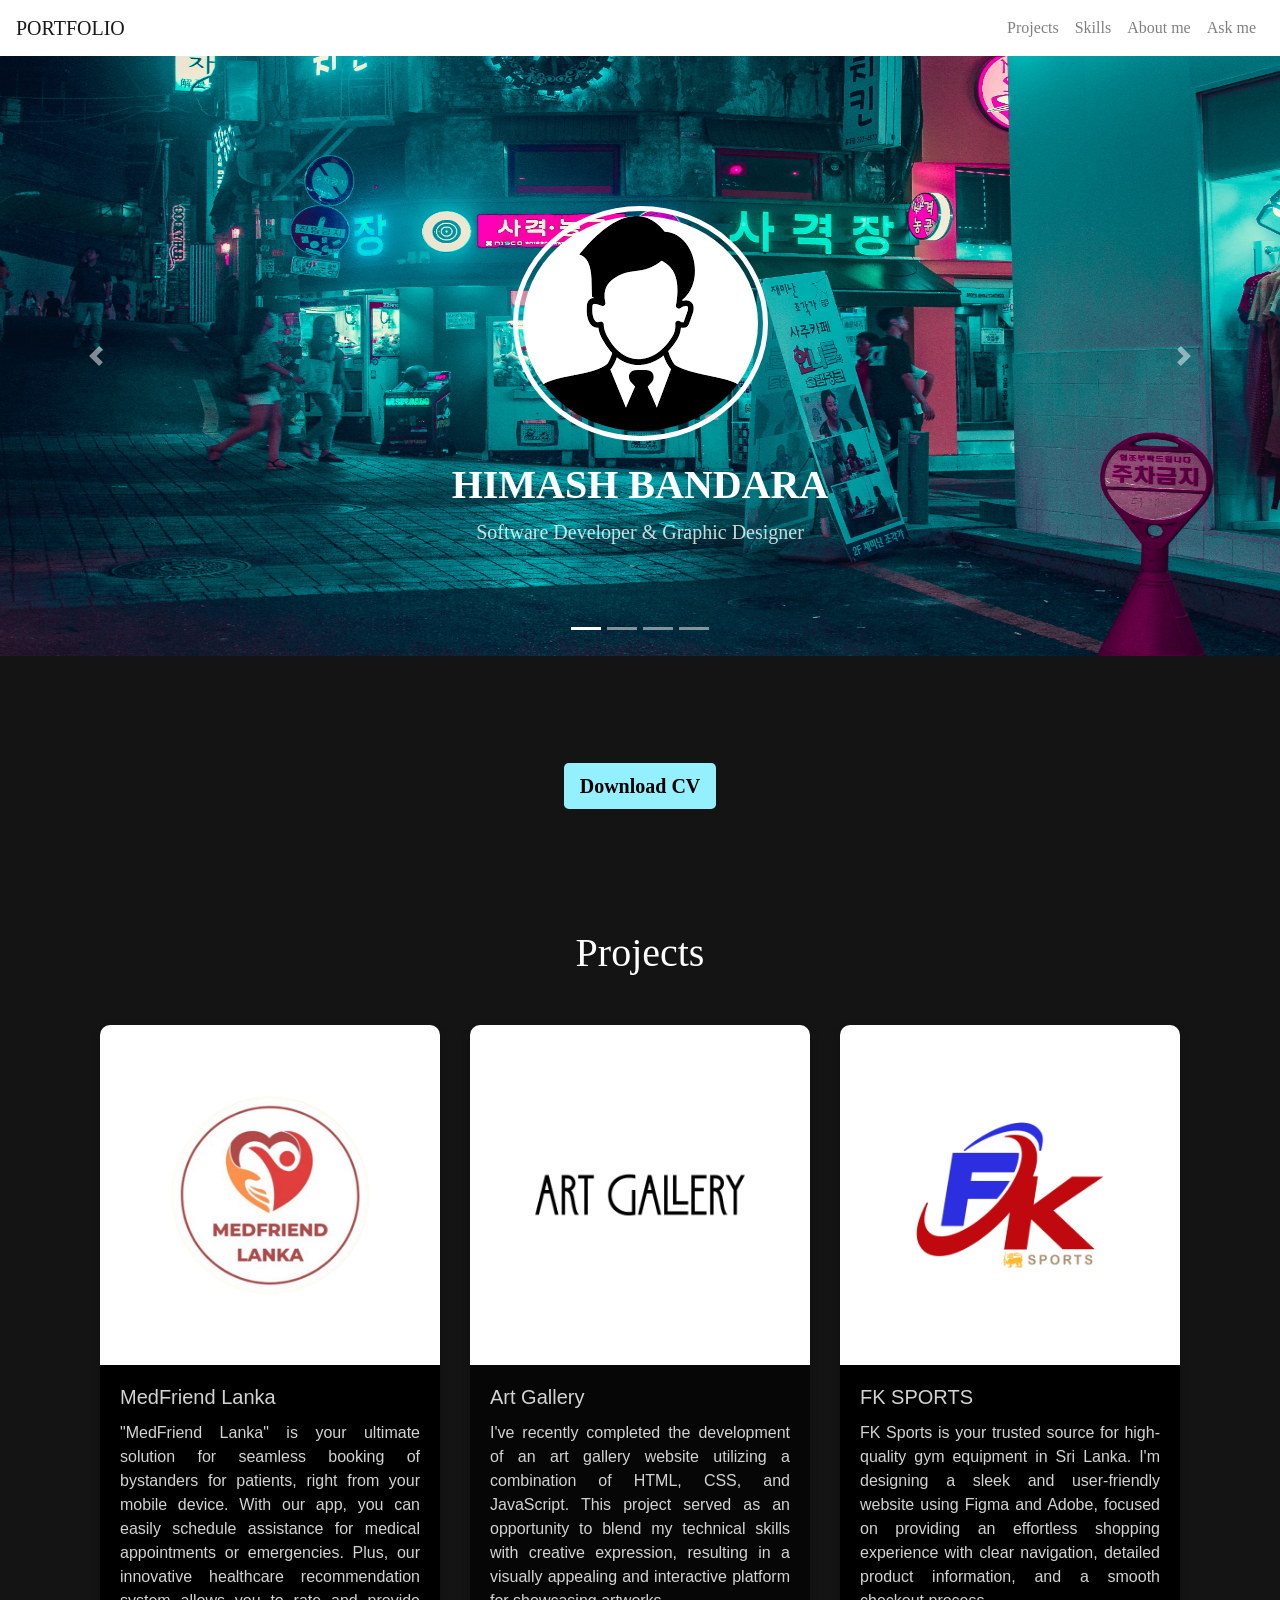
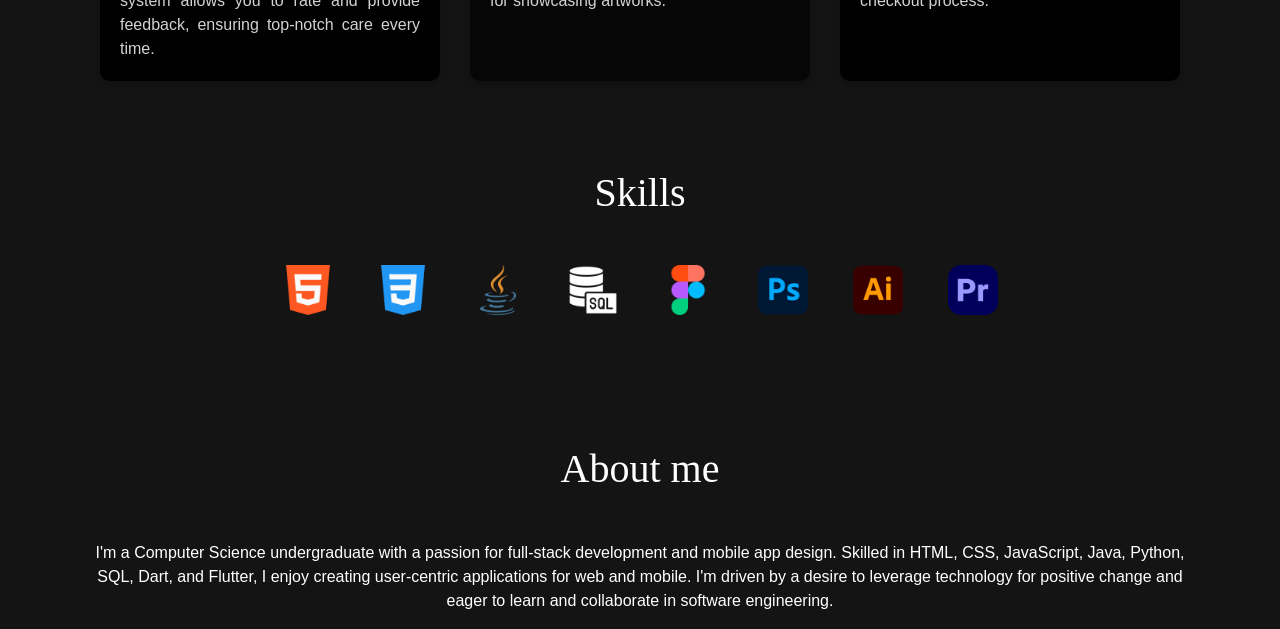
==== index.html @ df6b02b9 "projects updated" ====
<!doctype html>
<html lang="en">
  <head>
    <meta charset="UTF-8">
    <meta name="viewport"
    content="width=device-width, user-scalable=no, initial-scale=1.0, maximum-scale=1.0, minimum-scale=1.0">
    <meta http-equiv="X-UA-Compatible" content="ie=edge">
    <!-- Bootstrap CSS-->
    <link rel="stylesheet" href="css/bootstrap.css">
    <link rel="stylesheet" href="css/custom.css">
    
    <title>Document</title>
  </head>

  
  <body>

    <!-- Script CDN link-->
    <script src="https://code.jquery.com/jquery-3.3.1.slim.min.js" integrity="sha384-q8i/X+965DzO0rT7abK41JStQIAqVgRVzpbzo5smXKp4YfRvH+8abtTE1Pi6jizo" crossorigin="anonymous"></script>
    <script src="https://cdnjs.cloudflare.com/ajax/libs/popper.js/1.14.6/umd/popper.min.js" integrity="sha384-wHAiFfRlMFy6i5SRaxvfOCifBUQy1xHdJ/yoi7FRNXMRBu5WHdZYu1hA6ZOblgut" crossorigin="anonymous"></script>
    <script src="https://stackpath.bootstrapcdn.com/bootstrap/4.2.1/js/bootstrap.min.js" integrity="sha384-B0UglyR+jN6CkvvICOB2joaf5I4l3gm9GU6Hc1og6Ls7i6U/mkkaduKaBhlAXv9k" crossorigin="anonymous"></script>


    <!-- navigation -->
    <nav class="navbar navbar-expand-lg navbar-light navbar-custom" style="background-color: rgb(255, 255, 255);">
      <a class="navbar-brand" style="font-family: thelorin;" href="#">PORTFOLIO</a>
      <button class="navbar-toggler" type="button" data-toggle="collapse" data-target="#navbarNav" aria-controls="navbarNav" aria-expanded="false" aria-label="Toggle navigation">
      <span class="navbar-toggler-icon"></span>
      </button>
      <div class="collapse navbar-collapse" id="navbarNav">
        <ul class="navbar-nav ml-auto">
          <!-- <li class="nav-item active">
            <a class="nav-link " style="font-family: thelorin;" href="#">Home</a>
          </li> -->
          <li class="nav-item">
            <a class="nav-link" style="font-family: thelorin;" href="#projects">Projects</a>
          </li>
          <li class="nav-item">
            <a class="nav-link " style="font-family: thelorin;" href="#skills">Skills</a>
          </li>
          <li class="nav-item">
            <a class="nav-link" style="font-family: thelorin;" href="#aboutme">About me</a>
          </li>
          <li class="nav-item">
            <a class="nav-link " style="font-family: thelorin;" href="#askme">Ask me</a>
          </li>
        </ul>
      </div>
    </nav>

    <!-- Corousal -->
    <div id="carouselExampleIndicators" class="carousel slide" data-ride="carousel">
      <ol class="carousel-indicators">
          <li data-target="#carouselExampleIndicators" data-slide-to="0" class="active"></li>
          <li data-target="#carouselExampleIndicators" data-slide-to="1"></li>
          <li data-target="#carouselExampleIndicators" data-slide-to="2"></li>
          <li data-target="#carouselExampleIndicators" data-slide-to="3"></li>
      </ol>
      <div class="carousel-inner">
          <div class="carousel-item active">
              <img src="img/animewallpaper7.jpg" class="d-block w-100" alt="...">
          </div>
          <div class="carousel-item">
              <img src="img/animewallpaper8.jpg" class="d-block w-100" alt="...">
          </div>
          <div class="carousel-item">
              <img src="img/animewallpaper9.jpg" class="d-block w-100" alt="...">
          </div>
          <div class="carousel-item">
              <img src="img/animewallpaper6.jpg" class="d-block w-100" alt="...">
          </div>
      </div>
      <a class="carousel-control-prev" href="#carouselExampleIndicators" role="button" data-slide="prev">
          <span class="carousel-control-prev-icon" aria-hidden="true"></span>
          <span class="sr-only">Previous</span>
      </a>
      <a class="carousel-control-next" href="#carouselExampleIndicators" role="button" data-slide="next">
          <span class="carousel-control-next-icon" aria-hidden="true"></span>
          <span class="sr-only">Next</span>
      </a>
  </div>
  
    <!-- user image and details-->
    <div class="container" style="margin-bottom: 100px; margin-top: -250px;">
      <div class="row">
        <div class="col-12 w-10 w-md-10 w-lg-10">
          <img src="img/user.png" class="img rounded-circle mx-auto d-block img-fluid user-image" alt="" style="margin-top: -200px; margin-bottom: 20px;">
        </div>
      </div>
      
      <div class="row">
          <div class="col-12">
            <h1 class="text-center" style="font-family: thelorin; font-weight: 600; color: white;"> HIMASH BANDARA </h1>
            <p class="text-center lead" style="font-family: thelorin; color: rgba(255, 255, 255, 0.795);">Software Developer   &   Graphic Designer</p>
          </div>
          
      </div>
      

      
    </div>
    
    

    <!-- Add the download button here -->
    <div class="row">
      <div class="col-12 text-center downloadbutton">
          <a href="cv/Himash-Bandara.pdf" class="btn btn-primary btn-lg" download="Himash-Bandara.pdf" style="margin-top: 100px; font-family: thelorin; font-weight: 600; ">Download CV</a>
      </div>
    </div>

    <!-- Projects -->
<div id="projects" class="container">
  <h1 class="text-center mb-5" style="margin-top: 120px; font-family: thelorin; color: white;">Projects</h1>
  <div class="card-group justify-content-center">
    <div class="col-12 col-sm-12 col-md-6 col-lg-4 mb-5">
      <div class="card medfriend-card h-100">
        <img src="img/medFriendLankaLogo-1.png" alt="" class="card-image-top">
        <div class="card-body d-flex flex-column">
          <h5 class="card-title">MedFriend Lanka</h5>
          <p class="card-text text-justify flex-grow-1">"MedFriend Lanka" is your ultimate solution
            for seamless booking of bystanders for
            patients, right from your mobile device. With
            our app, you can easily schedule assistance
            for medical appointments or emergencies.
            Plus, our innovative healthcare
            recommendation system allows you to rate
            and provide feedback, ensuring top-notch
            care every time.
          </p>
        </div>
      </div>
    </div>

    <div class="col-12 col-sm-12 col-md-6 col-lg-4 mb-5">
      <div class="card art-gallery-card h-100">
        <img src="img/Art Gallery.png" alt="" class="card-image-top">
        <div class="card-body d-flex flex-column">
          <h5 class="card-title">Art Gallery</h5>
          <p class="card-text text-justify flex-grow-1">I've recently completed the development of
            an art gallery website utilizing a combination
            of HTML, CSS, and JavaScript. This project
            served as an opportunity to blend my
            technical skills with creative expression,
            resulting in a visually appealing and
            interactive platform for showcasing
            artworks.
          </p>
        </div>
      </div>
    </div>

    <div class="col-12 col-sm-12 col-md-6 col-lg-4 mb-5">
      <div class="card another-card h-100">
        <img src="img/fksports.png" alt="" class="card-image-top">
        <div class="card-body d-flex flex-column">
          <h5 class="card-title">FK SPORTS</h5>
          <p class="card-text text-justify flex-grow-1">FK Sports is your trusted source for high-quality gym equipment in Sri Lanka. I'm designing a sleek and user-friendly website using Figma and Adobe, focused on providing an effortless shopping experience with clear navigation, detailed product information, and a smooth checkout process.</p>
        </div>
      </div>
    </div>
  </div>
</div>

    

    <!-- Skills -->
    <div id="skills"class="container" >
      <h1 class="text-center mb-5" style="margin-top: 40px; font-family: thelorin; color: white;">Skills</h1>
      <div class="row text-center justify-content-center">
        <div class="col-3 col-lg-1 ">
          <img src="skill-icons/html-5.png" alt="" style="width: 50px; height: 50px; margin-bottom: 50px;" class="skill-icon">
        </div>
        <div class="col-3 col-lg-1">
          <img src="skill-icons/css-3 (1).png" alt="" style="width: 50px; height: 50px;" class="skill-icon">
        </div>
        <div class="col-3 col-lg-1">
          <img src="skill-icons/java (1).png" alt="" style="width: 50px; height: 50px;" class="skill-icon">
        </div>
        <div class="col-3 col-lg-1">
          <img src="skill-icons/sql-white.png" alt="" style="width: 50px; height: 50px;" class="skill-icon">
        </div>
        <div class="col-3 col-lg-1">
          <img src="skill-icons/figma.png" alt="" style="width: 50px; height: 50px;" class="skill-icon">
        </div>
        <div class="col-3 col-lg-1">
          <img src="skill-icons/photoshop.png" alt="" style="width: 50px; height: 50px;" class="skill-icon">
        </div>
        <div class="col-3 col-lg-1">
          <img src="skill-icons/illustrator.png" alt="" style="width: 50px; height: 50px;" class="skill-icon">
        </div>
        <div class="col-3 col-lg-1">
          <img src="skill-icons/premiere-pro.png" alt="" style="width: 50px; height: 50px;" class="skill-icon">
        </div>
      </div>
    </div>

    <!-- About me -->
    <div id="aboutme" class="container">
      <h1 class="text-center mb-5" style="margin-top: 80px; font-family: thelorin; color: white;">About me</h1>
      <div class="row ">
        <div class="col-12">
          <p class="text-center justify-content-center" style="color: white;">I'm a Computer Science undergraduate with a passion for full-stack development and mobile app design. Skilled in HTML, CSS, JavaScript, Java, Python, SQL, Dart, and Flutter, I enjoy creating user-centric applications for web and mobile. I'm driven by a desire to leverage technology for positive change and eager to learn and collaborate in software engineering.</p>
        </div>
      </div>
      
    </div>
    
    

    
  
  </body>
</html>
---- css/custom.css ----
/* profile image styling */
.user-image {
    border: 5px solid #ffffff; /* Adjust the border thickness and color as needed */
    padding: 5px; /* Optional: Adds space between the image and the border */
    transition: border-color 0.3s ease; /* Optional: Adds smooth transition effect */
  }

.user-image:hover {
    border-color: #94efff; /* Optional: Changes the border color on hover */
}


/* Card styling */
.medfriend-card, .art-gallery-card, .another-card {
    border-width: 0px;
    border-radius: 10px;
    color: rgb(211, 211, 211);
    box-shadow: 0 4px 8px 0 rgba(0, 0, 0, 0.2);
}


/* Specific background colors */
.medfriend-card {
    background-color: rgb(0, 0, 0);
}

.art-gallery-card {
    background-color: rgba(0, 0, 0, 0.699);
}

.another-card {
    background-color: rgb(0, 0, 0);
}


/* Ensuring images respect border radius */
.card img {
    border-radius: 10px 10px 0 0;
}


body {
    background-color: rgb(20, 20, 20) /* Replace with your desired color */
}

html {
    overflow-x: hidden; /* Prevents horizontal scrolling */
}

/* Ensure the carousel spans the full width of its container */
.carousel {
    width: 100%;
    margin: 0 auto; /* Center the carousel within its container */
    
}

/* Remove extra padding and margin around the images */
.carousel-item img {
    width: 100%;  /* Ensures the image covers the full width of the item */
    height: 600px; /* Adjusts the height based on the width */
}

.btn{
    border-width: 0px;
    background-color: #94efff; 
    color: black;
}

.btn:hover{
    background-color: black;
}
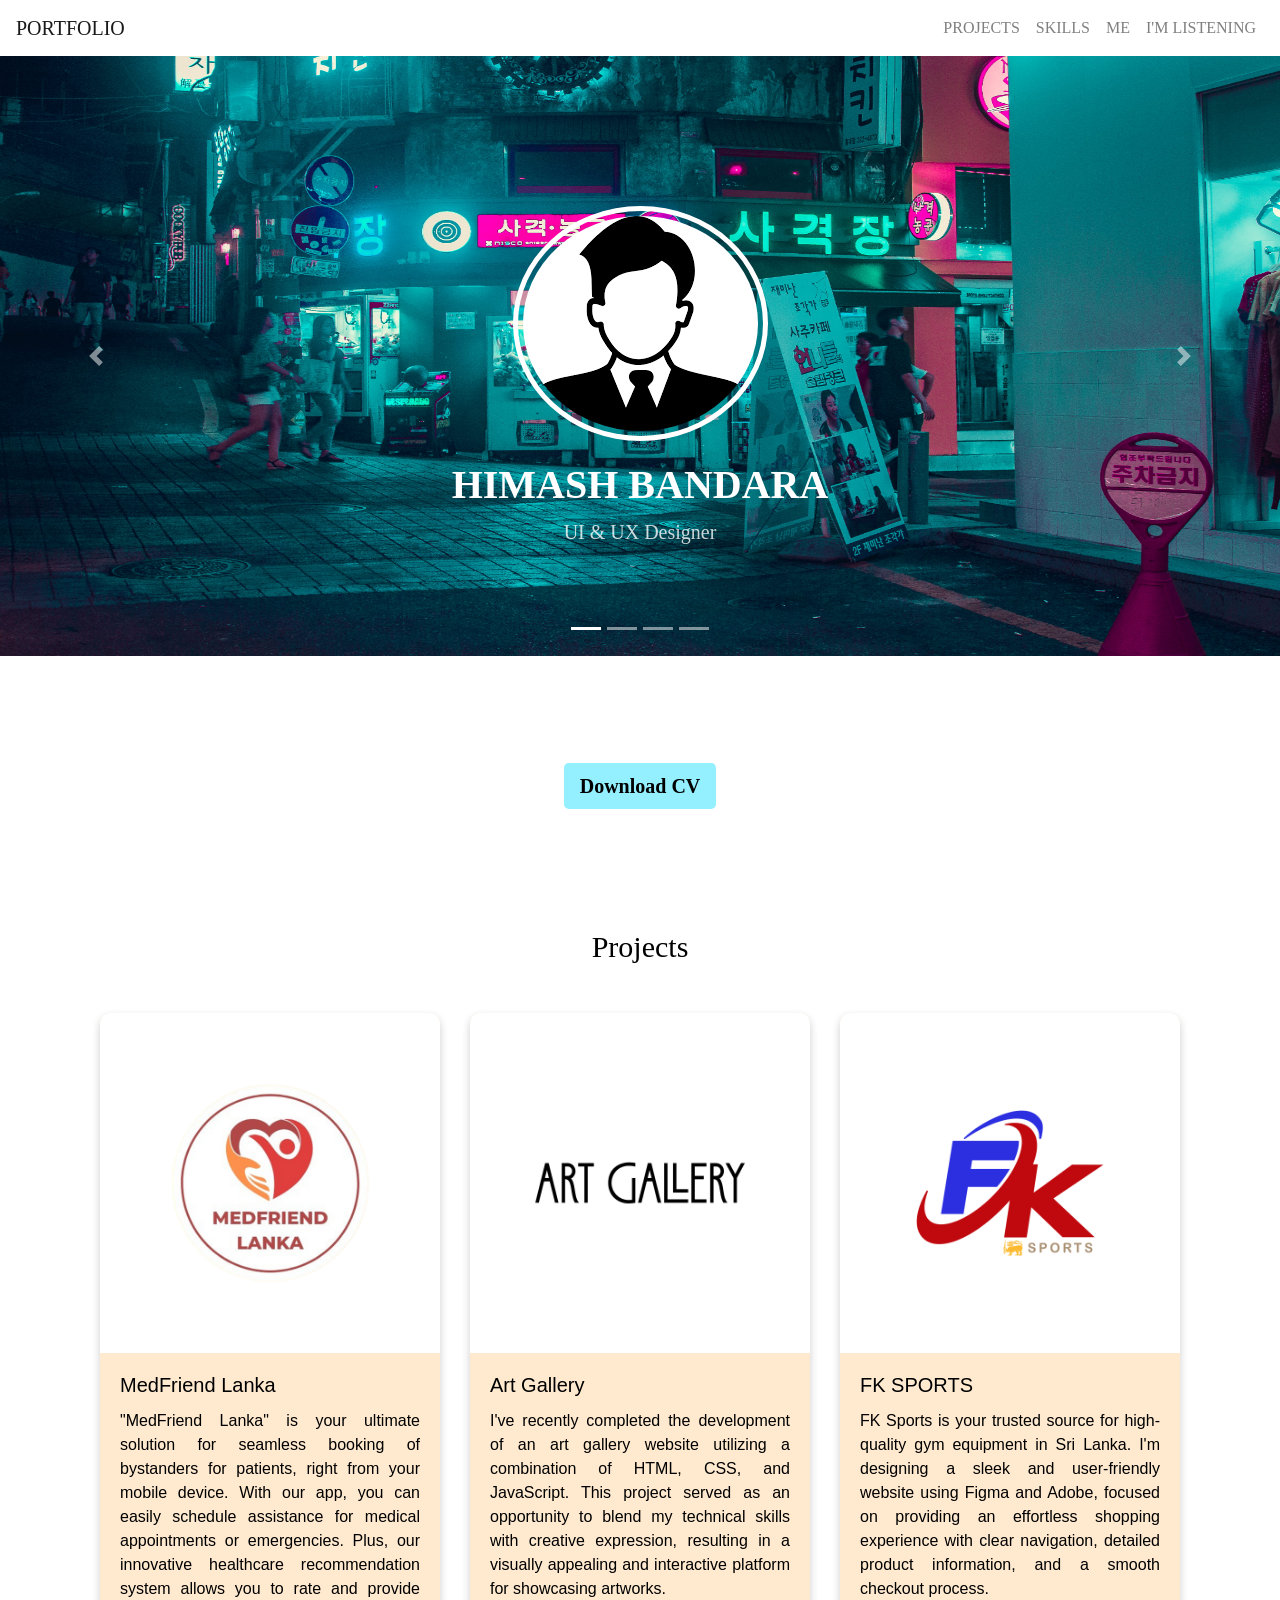
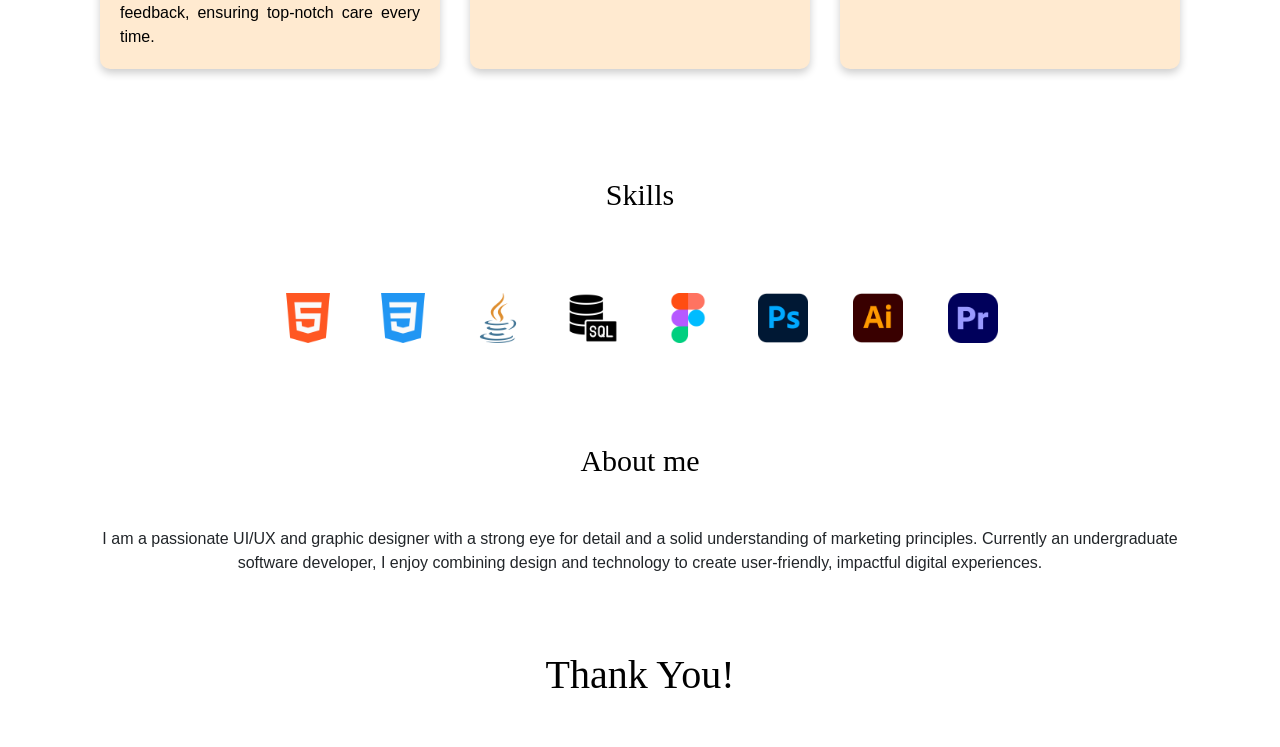
==== commit f487d61d: "colors changed" ====
--- a/index.html
+++ b/index.html
@@ -9,7 +9,7 @@
     <link rel="stylesheet" href="css/bootstrap.css">
     <link rel="stylesheet" href="css/custom.css">
     
-    <title>Document</title>
+    <title>Himash Bandara</title>
   </head>
 
   
@@ -23,7 +23,7 @@
 
     <!-- navigation -->
     <nav class="navbar navbar-expand-lg navbar-light navbar-custom" style="background-color: rgb(255, 255, 255);">
-      <a class="navbar-brand" style="font-family: thelorin;" href="#">PORTFOLIO</a>
+      <a class="navbar-brand" style="font-family: poppins;" href="#">PORTFOLIO</a>
       <button class="navbar-toggler" type="button" data-toggle="collapse" data-target="#navbarNav" aria-controls="navbarNav" aria-expanded="false" aria-label="Toggle navigation">
       <span class="navbar-toggler-icon"></span>
       </button>
@@ -33,16 +33,16 @@
             <a class="nav-link " style="font-family: thelorin;" href="#">Home</a>
           </li> -->
           <li class="nav-item">
-            <a class="nav-link" style="font-family: thelorin;" href="#projects">Projects</a>
-          </li>
-          <li class="nav-item">
-            <a class="nav-link " style="font-family: thelorin;" href="#skills">Skills</a>
-          </li>
-          <li class="nav-item">
-            <a class="nav-link" style="font-family: thelorin;" href="#aboutme">About me</a>
-          </li>
-          <li class="nav-item">
-            <a class="nav-link " style="font-family: thelorin;" href="#askme">Ask me</a>
+            <a class="nav-link" style="font-family: poppins;" href="#projects">PROJECTS</a>
+          </li>
+          <li class="nav-item">
+            <a class="nav-link " style="font-family: poppins;" href="#skills">SKILLS</a>
+          </li>
+          <li class="nav-item">
+            <a class="nav-link" style="font-family: poppins;" href="#aboutme">ME</a>
+          </li>
+          <li class="nav-item">
+            <a class="nav-link " style="font-family: poppins;" href="#askme">I'M LISTENING</a>
           </li>
         </ul>
       </div>
@@ -84,18 +84,20 @@
     <div class="container" style="margin-bottom: 100px; margin-top: -250px;">
       <div class="row">
         <div class="col-12 w-10 w-md-10 w-lg-10">
-          <img src="img/user.png" class="img rounded-circle mx-auto d-block img-fluid user-image" alt="" style="margin-top: -200px; margin-bottom: 20px;">
-        </div>
-      </div>
+          <img src="img/user.png" class="img rounded-circle mx-auto d-block img-fluid user-image " href="https://himashbandaragit.github.io/Hash.github.io/" alt="" style="margin-top: -200px; margin-bottom: 20px;">
+        </div>
+      </div>
+  
+
       
       <div class="row">
           <div class="col-12">
-            <h1 class="text-center" style="font-family: thelorin; font-weight: 600; color: white;"> HIMASH BANDARA </h1>
-            <p class="text-center lead" style="font-family: thelorin; color: rgba(255, 255, 255, 0.795);">Software Developer   &   Graphic Designer</p>
+            <h1 class="text-center" style="font-family: poppins; font-weight: 600; color: white;"> HIMASH BANDARA </h1>
+            <p class="text-center lead" style="font-family: poppins; color: rgba(255, 255, 255, 0.795);">UI & UX Designer</p>
           </div>
           
       </div>
-      
+  </div>
 
       
     </div>
@@ -105,13 +107,13 @@
     <!-- Add the download button here -->
     <div class="row">
       <div class="col-12 text-center downloadbutton">
-          <a href="cv/Himash-Bandara.pdf" class="btn btn-primary btn-lg" download="Himash-Bandara.pdf" style="margin-top: 100px; font-family: thelorin; font-weight: 600; ">Download CV</a>
+          <a href="cv/Himash Bandara - Resume.pdf" class="btn btn-primary btn-lg" download="Himash-Bandara.pdf" style="margin-top: 100px; font-family: thelorin; font-weight: 600; ">Download CV</a>
       </div>
     </div>
 
     <!-- Projects -->
 <div id="projects" class="container">
-  <h1 class="text-center mb-5" style="margin-top: 120px; font-family: thelorin; color: white;">Projects</h1>
+  <h1 class="text-center mb-5" style="margin-top: 120px; font-family: poppins; color: black; font-size: 30px;">Projects</h1>
   <div class="card-group justify-content-center">
     <div class="col-12 col-sm-12 col-md-6 col-lg-4 mb-5">
       <div class="card medfriend-card h-100">
@@ -159,6 +161,7 @@
         </div>
       </div>
     </div>
+
   </div>
 </div>
 
@@ -166,8 +169,8 @@
 
     <!-- Skills -->
     <div id="skills"class="container" >
-      <h1 class="text-center mb-5" style="margin-top: 40px; font-family: thelorin; color: white;">Skills</h1>
-      <div class="row text-center justify-content-center">
+      <h1 class="text-center mb-5" style="margin-top: 60px;  font-family: poppins; color: black; font-size: 30px;">Skills</h1>
+      <div class="row text-center justify-content-center" style="margin-top: 80px;">
         <div class="col-3 col-lg-1 ">
           <img src="skill-icons/html-5.png" alt="" style="width: 50px; height: 50px; margin-bottom: 50px;" class="skill-icon">
         </div>
@@ -178,7 +181,7 @@
           <img src="skill-icons/java (1).png" alt="" style="width: 50px; height: 50px;" class="skill-icon">
         </div>
         <div class="col-3 col-lg-1">
-          <img src="skill-icons/sql-white.png" alt="" style="width: 50px; height: 50px;" class="skill-icon">
+          <img src="skill-icons/sql-server.png" alt="" style="width: 50px; height: 50px;" class="skill-icon">
         </div>
         <div class="col-3 col-lg-1">
           <img src="skill-icons/figma.png" alt="" style="width: 50px; height: 50px;" class="skill-icon">
@@ -197,12 +200,20 @@
 
     <!-- About me -->
     <div id="aboutme" class="container">
-      <h1 class="text-center mb-5" style="margin-top: 80px; font-family: thelorin; color: white;">About me</h1>
+      <h1 class="text-center mb-5" style="margin-top: 50px; font-family: poppins; color: black; font-size: 30px;">About me</h1>
       <div class="row ">
         <div class="col-12">
-          <p class="text-center justify-content-center" style="color: white;">I'm a Computer Science undergraduate with a passion for full-stack development and mobile app design. Skilled in HTML, CSS, JavaScript, Java, Python, SQL, Dart, and Flutter, I enjoy creating user-centric applications for web and mobile. I'm driven by a desire to leverage technology for positive change and eager to learn and collaborate in software engineering.</p>
-        </div>
-      </div>
+          <p class="text-center justify-content-center"  font-family: poppins;style="color: black; font-family: poppins;">
+I am a passionate UI/UX and graphic designer with a strong eye for
+detail and a solid understanding of marketing principles. Currently an
+undergraduate software developer, I enjoy combining design and
+technology to create user-friendly, impactful digital experiences.
+
+          </p>
+        </div>
+      </div>
+
+      <h1 class="text-center mb-5" style="margin-top: 60px; font-family: poppins; color: black;">Thank You!</h1>
       
     </div>
     
--- a/css/custom.css
+++ b/css/custom.css
@@ -14,22 +14,23 @@
 .medfriend-card, .art-gallery-card, .another-card {
     border-width: 0px;
     border-radius: 10px;
-    color: rgb(211, 211, 211);
+    color: black;
     box-shadow: 0 4px 8px 0 rgba(0, 0, 0, 0.2);
 }
 
 
 /* Specific background colors */
 .medfriend-card {
-    background-color: rgb(0, 0, 0);
+    background-color: rgb(255, 234, 208);
+    
 }
 
 .art-gallery-card {
-    background-color: rgba(0, 0, 0, 0.699);
+    background-color: rgb(255, 234, 208);
 }
 
 .another-card {
-    background-color: rgb(0, 0, 0);
+    background-color: rgb(255, 234, 208);
 }
 
 
@@ -40,7 +41,7 @@
 
 
 body {
-    background-color: rgb(20, 20, 20) /* Replace with your desired color */
+    background-color: rgb(255, 255, 255); /* Replace with your desired color */
 }
 
 html {
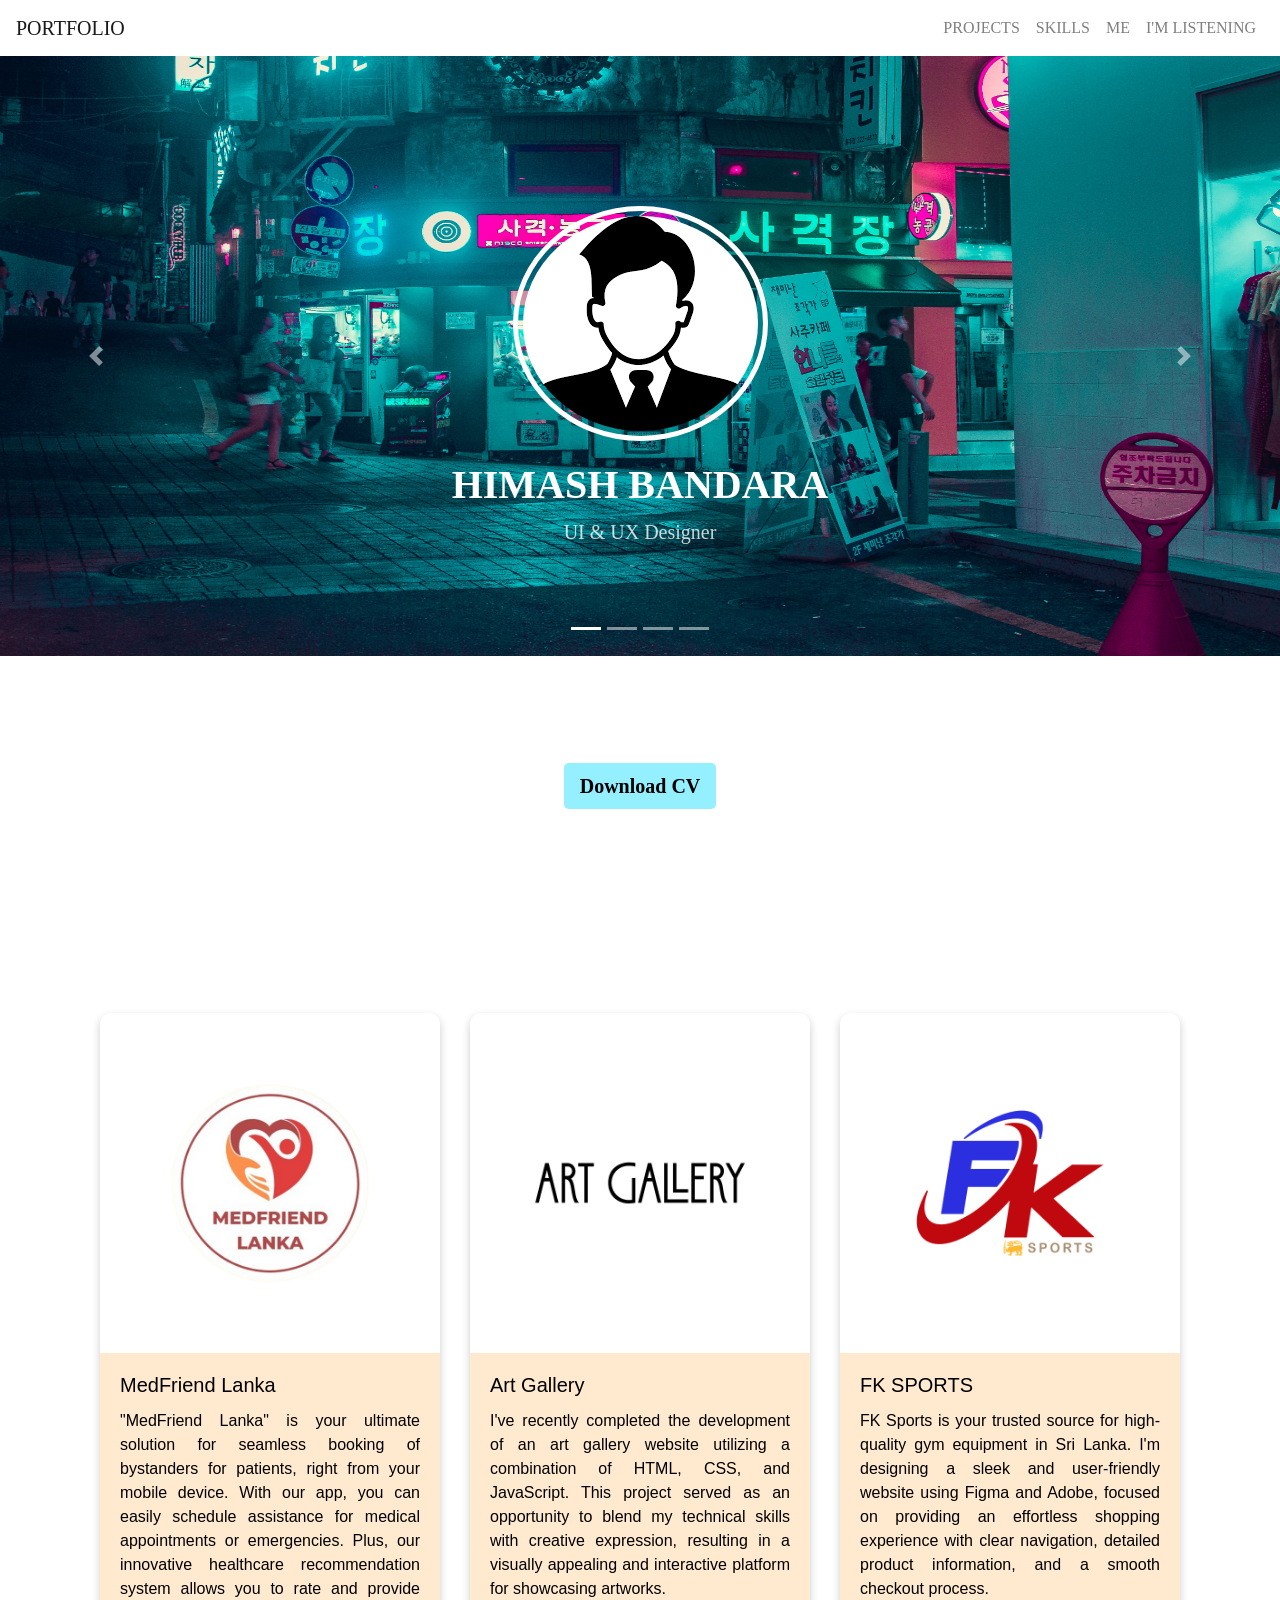
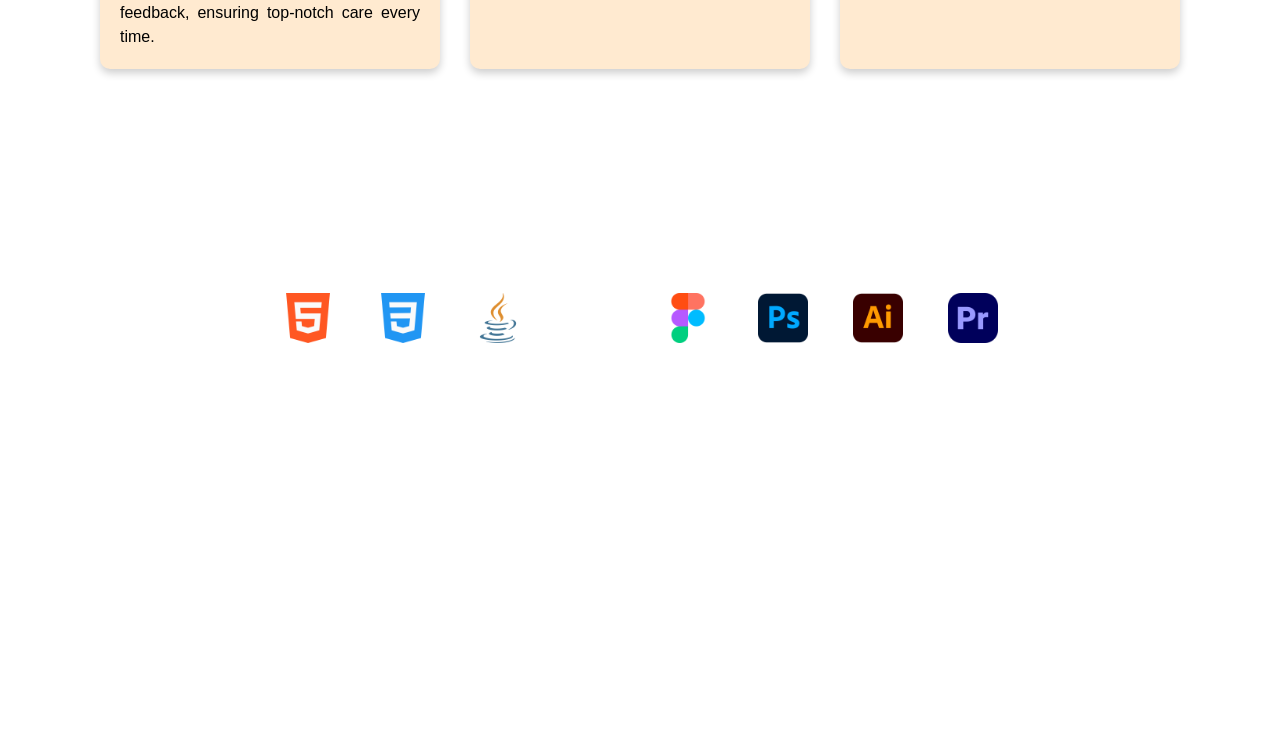
==== commit 5090fde9: "changed again" ====
--- a/index.html
+++ b/index.html
@@ -113,7 +113,7 @@
 
     <!-- Projects -->
 <div id="projects" class="container">
-  <h1 class="text-center mb-5" style="margin-top: 120px; font-family: poppins; color: black; font-size: 30px;">Projects</h1>
+  <h1 class="text-center mb-5" style="margin-top: 120px; font-family: poppins; color: white; font-size: 30px;">Projects</h1>
   <div class="card-group justify-content-center">
     <div class="col-12 col-sm-12 col-md-6 col-lg-4 mb-5">
       <div class="card medfriend-card h-100">
@@ -169,7 +169,7 @@
 
     <!-- Skills -->
     <div id="skills"class="container" >
-      <h1 class="text-center mb-5" style="margin-top: 60px;  font-family: poppins; color: black; font-size: 30px;">Skills</h1>
+      <h1 class="text-center mb-5" style="margin-top: 60px;  font-family: poppins; color: white; font-size: 30px;">Skills</h1>
       <div class="row text-center justify-content-center" style="margin-top: 80px;">
         <div class="col-3 col-lg-1 ">
           <img src="skill-icons/html-5.png" alt="" style="width: 50px; height: 50px; margin-bottom: 50px;" class="skill-icon">
@@ -181,7 +181,7 @@
           <img src="skill-icons/java (1).png" alt="" style="width: 50px; height: 50px;" class="skill-icon">
         </div>
         <div class="col-3 col-lg-1">
-          <img src="skill-icons/sql-server.png" alt="" style="width: 50px; height: 50px;" class="skill-icon">
+          <img src="skill-icons/sql-white.png" alt="" style="width: 50px; height: 50px;" class="skill-icon">
         </div>
         <div class="col-3 col-lg-1">
           <img src="skill-icons/figma.png" alt="" style="width: 50px; height: 50px;" class="skill-icon">
@@ -200,10 +200,10 @@
 
     <!-- About me -->
     <div id="aboutme" class="container">
-      <h1 class="text-center mb-5" style="margin-top: 50px; font-family: poppins; color: black; font-size: 30px;">About me</h1>
+      <h1 class="text-center mb-5" style="margin-top: 50px; font-family: poppins; color: white; font-size: 30px;">About me</h1>
       <div class="row ">
         <div class="col-12">
-          <p class="text-center justify-content-center"  font-family: poppins;style="color: black; font-family: poppins;">
+          <p class="text-center justify-content-center" style=" color: white; font-family: poppins;"   >
 I am a passionate UI/UX and graphic designer with a strong eye for
 detail and a solid understanding of marketing principles. Currently an
 undergraduate software developer, I enjoy combining design and
@@ -213,7 +213,7 @@
         </div>
       </div>
 
-      <h1 class="text-center mb-5" style="margin-top: 60px; font-family: poppins; color: black;">Thank You!</h1>
+      <h1 class="text-center mb-5" style="margin-top: 60px; font-family: poppins; color: white;">Thank You!</h1>
       
     </div>
     
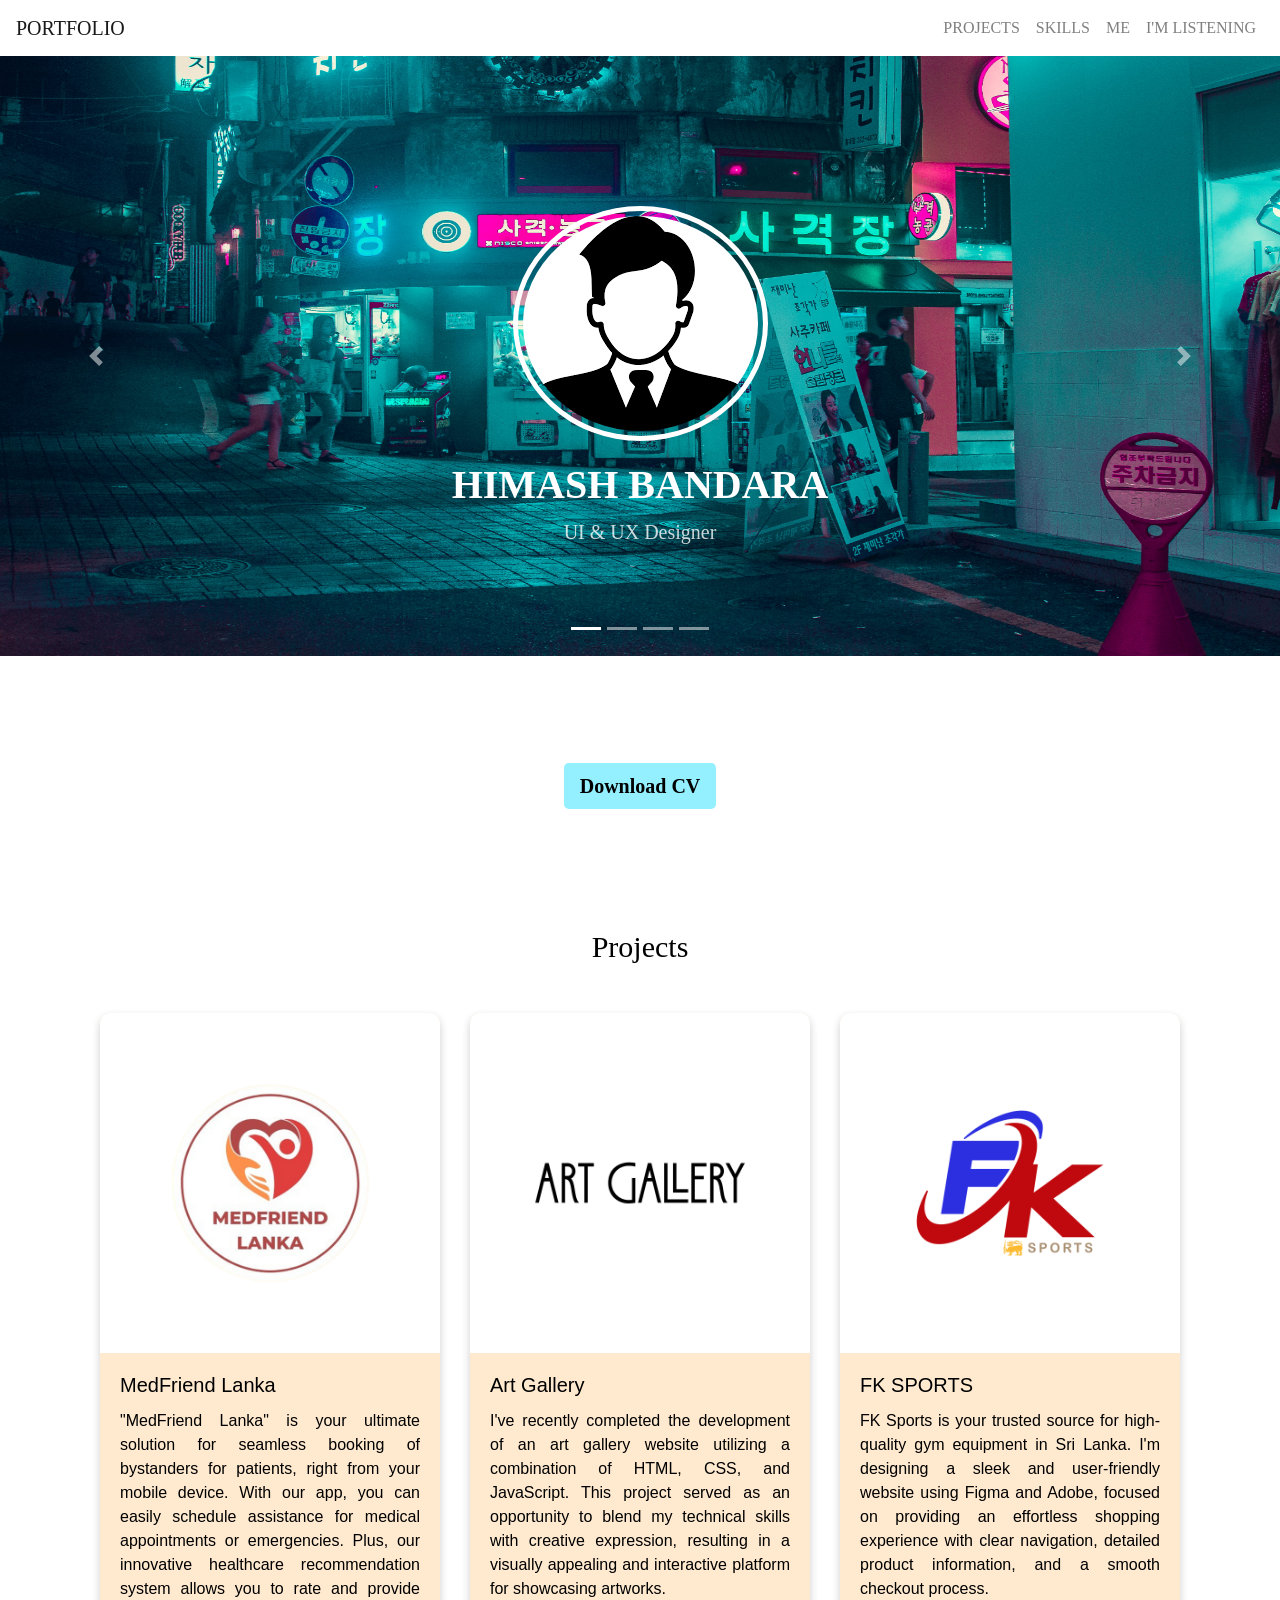
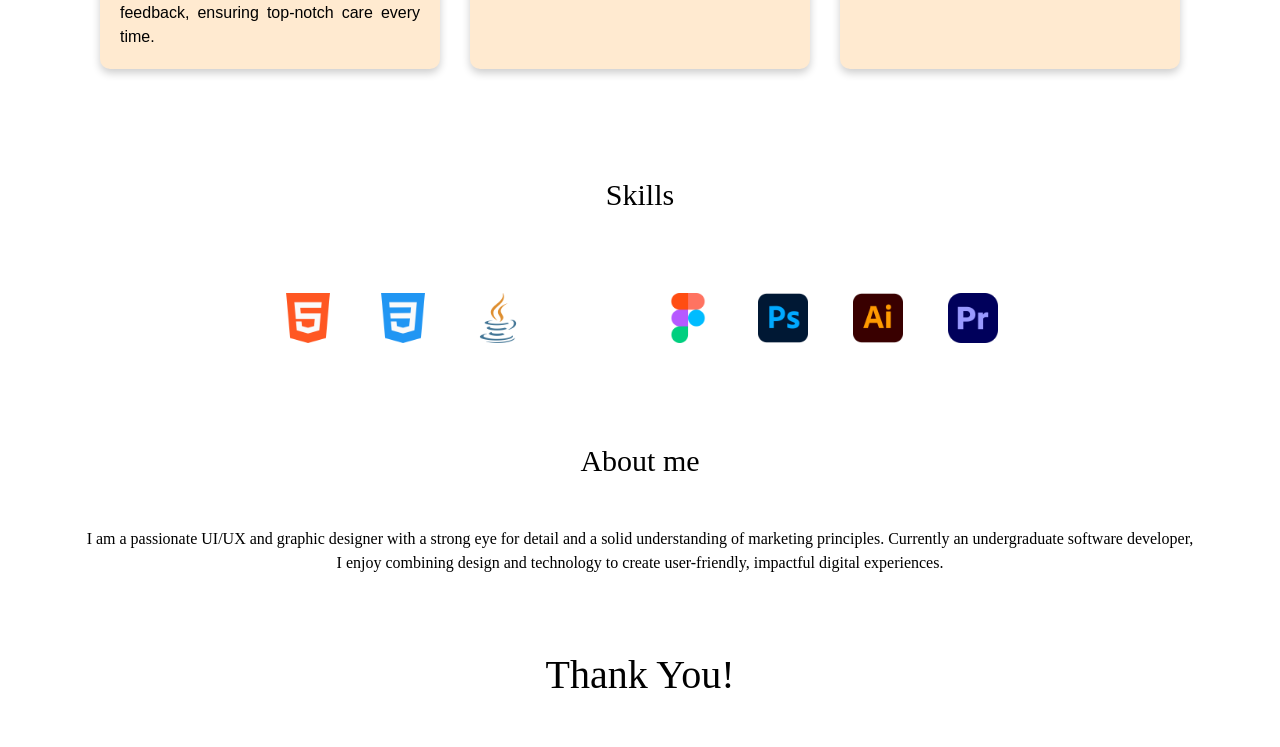
==== commit 2a2a2025: "something has changed" ====
--- a/index.html
+++ b/index.html
@@ -113,7 +113,7 @@
 
     <!-- Projects -->
 <div id="projects" class="container">
-  <h1 class="text-center mb-5" style="margin-top: 120px; font-family: poppins; color: white; font-size: 30px;">Projects</h1>
+  <h1 class="text-center mb-5" style="margin-top: 120px; font-family: poppins; color: black; font-size: 30px;">Projects</h1>
   <div class="card-group justify-content-center">
     <div class="col-12 col-sm-12 col-md-6 col-lg-4 mb-5">
       <div class="card medfriend-card h-100">
@@ -169,7 +169,7 @@
 
     <!-- Skills -->
     <div id="skills"class="container" >
-      <h1 class="text-center mb-5" style="margin-top: 60px;  font-family: poppins; color: white; font-size: 30px;">Skills</h1>
+      <h1 class="text-center mb-5" style="margin-top: 60px;  font-family: poppins; color: black; font-size: 30px;">Skills</h1>
       <div class="row text-center justify-content-center" style="margin-top: 80px;">
         <div class="col-3 col-lg-1 ">
           <img src="skill-icons/html-5.png" alt="" style="width: 50px; height: 50px; margin-bottom: 50px;" class="skill-icon">
@@ -200,10 +200,10 @@
 
     <!-- About me -->
     <div id="aboutme" class="container">
-      <h1 class="text-center mb-5" style="margin-top: 50px; font-family: poppins; color: white; font-size: 30px;">About me</h1>
+      <h1 class="text-center mb-5" style="margin-top: 50px; font-family: poppins; color: black; font-size: 30px;">About me</h1>
       <div class="row ">
         <div class="col-12">
-          <p class="text-center justify-content-center" style=" color: white; font-family: poppins;"   >
+          <p class="text-center justify-content-center" style=" color: black; font-family: poppins;"   >
 I am a passionate UI/UX and graphic designer with a strong eye for
 detail and a solid understanding of marketing principles. Currently an
 undergraduate software developer, I enjoy combining design and
@@ -213,7 +213,7 @@
         </div>
       </div>
 
-      <h1 class="text-center mb-5" style="margin-top: 60px; font-family: poppins; color: white;">Thank You!</h1>
+      <h1 class="text-center mb-5" style="margin-top: 60px; font-family: poppins; color: black;">Thank You!</h1>
       
     </div>
     
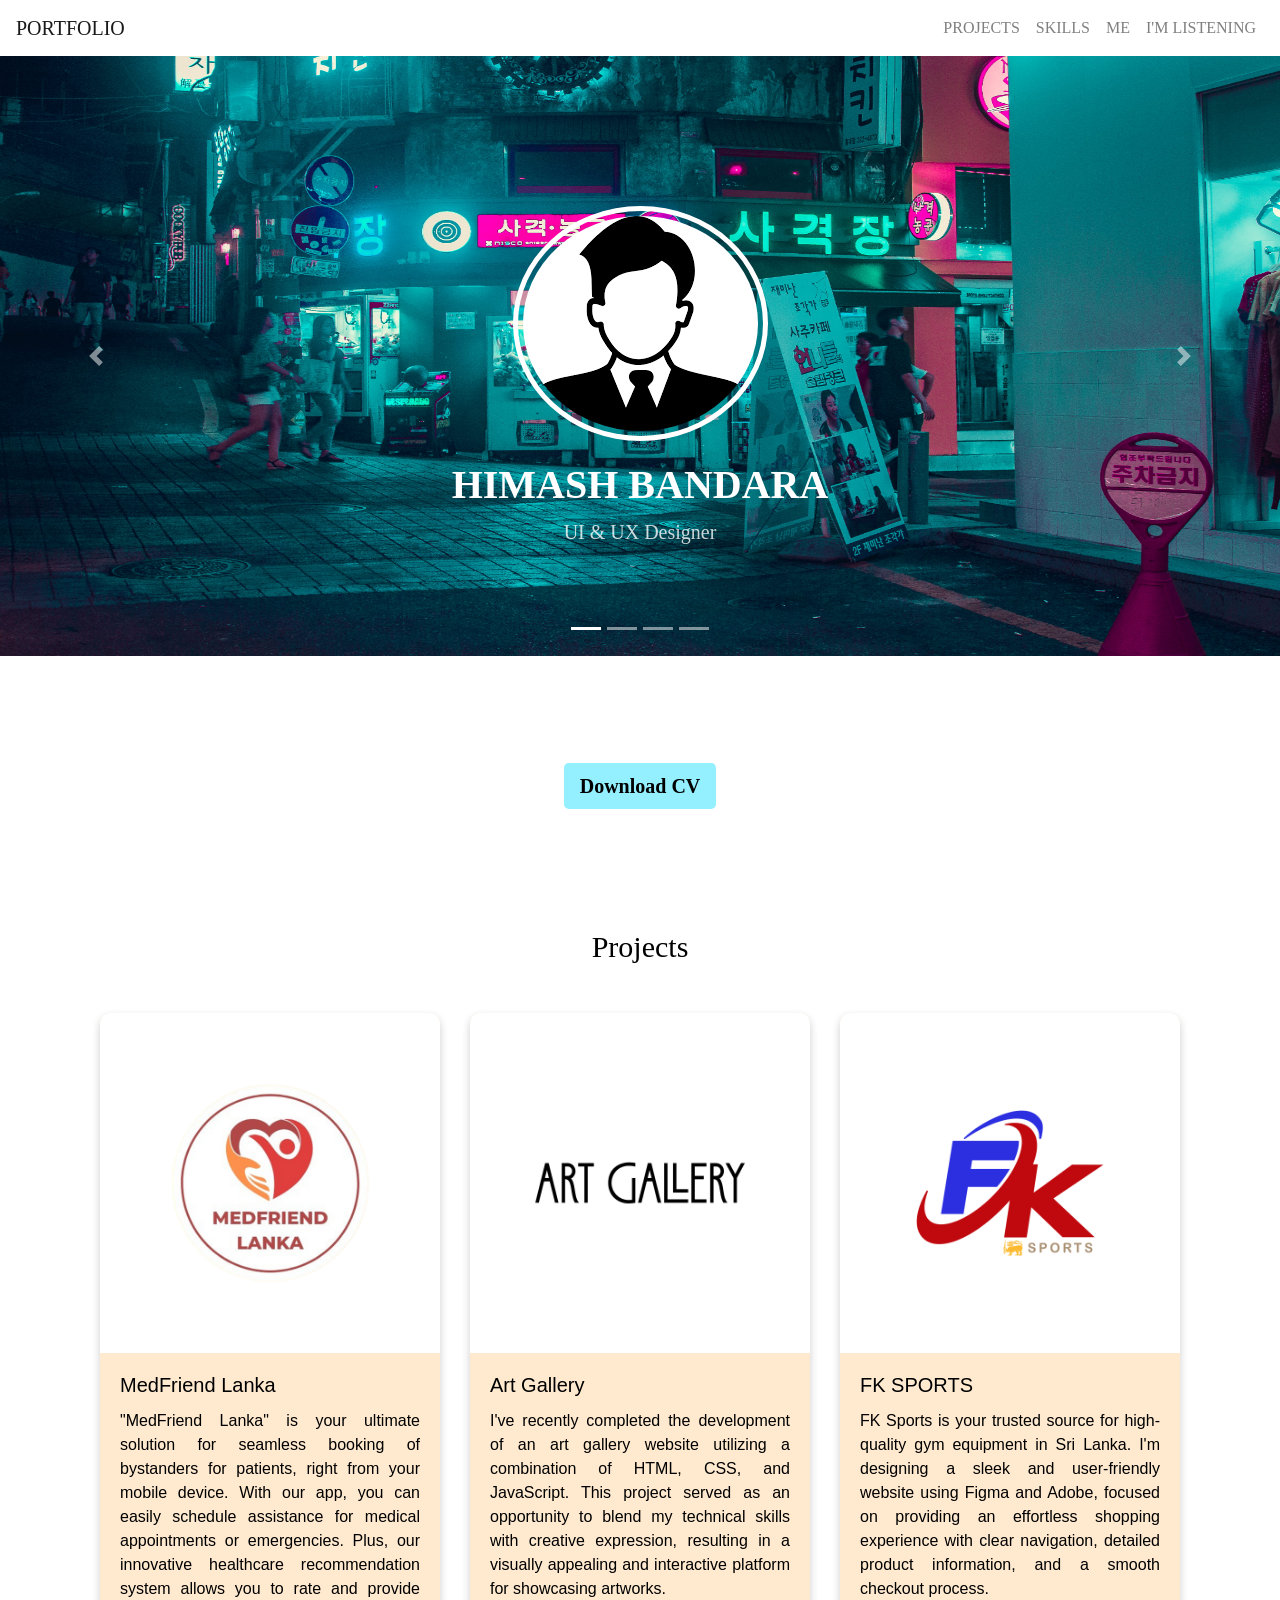
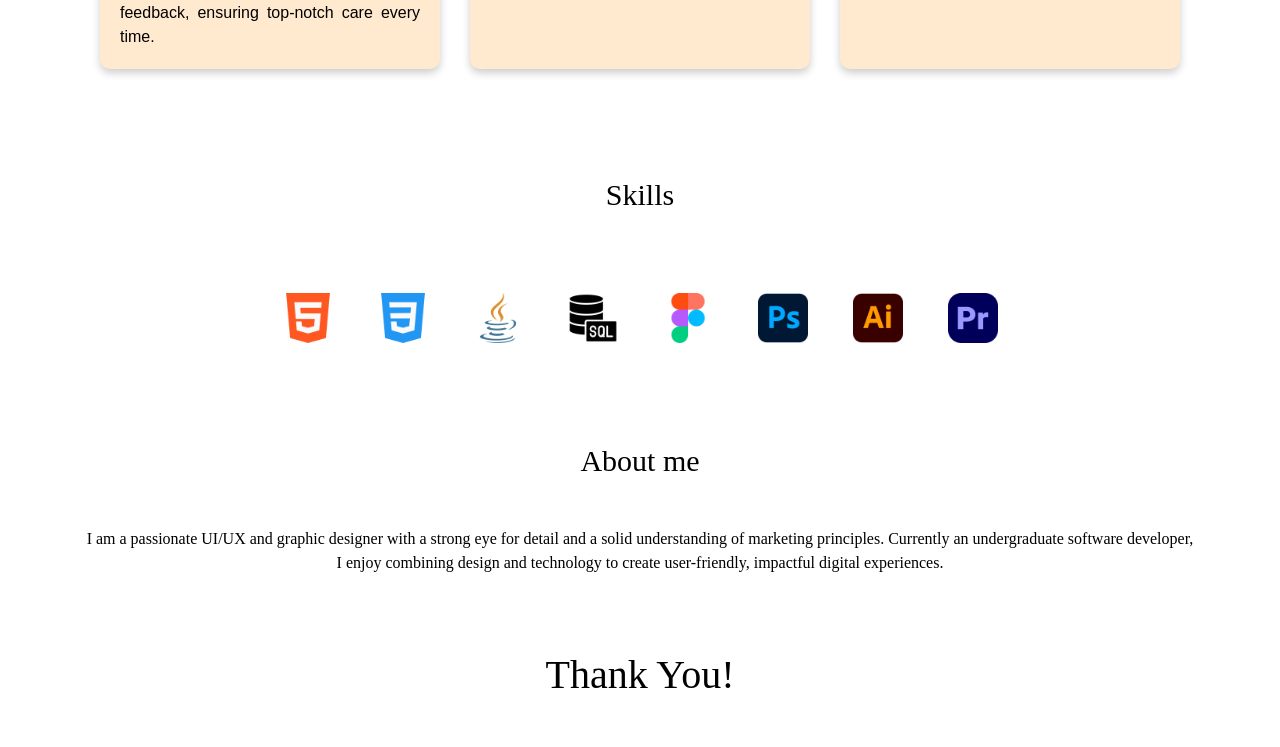
==== commit 8de8514b: "something" ====
--- a/index.html
+++ b/index.html
@@ -181,7 +181,7 @@
           <img src="skill-icons/java (1).png" alt="" style="width: 50px; height: 50px;" class="skill-icon">
         </div>
         <div class="col-3 col-lg-1">
-          <img src="skill-icons/sql-white.png" alt="" style="width: 50px; height: 50px;" class="skill-icon">
+          <img src="skill-icons/sql-server.png" alt="" style="width: 50px; height: 50px;" class="skill-icon">
         </div>
         <div class="col-3 col-lg-1">
           <img src="skill-icons/figma.png" alt="" style="width: 50px; height: 50px;" class="skill-icon">
